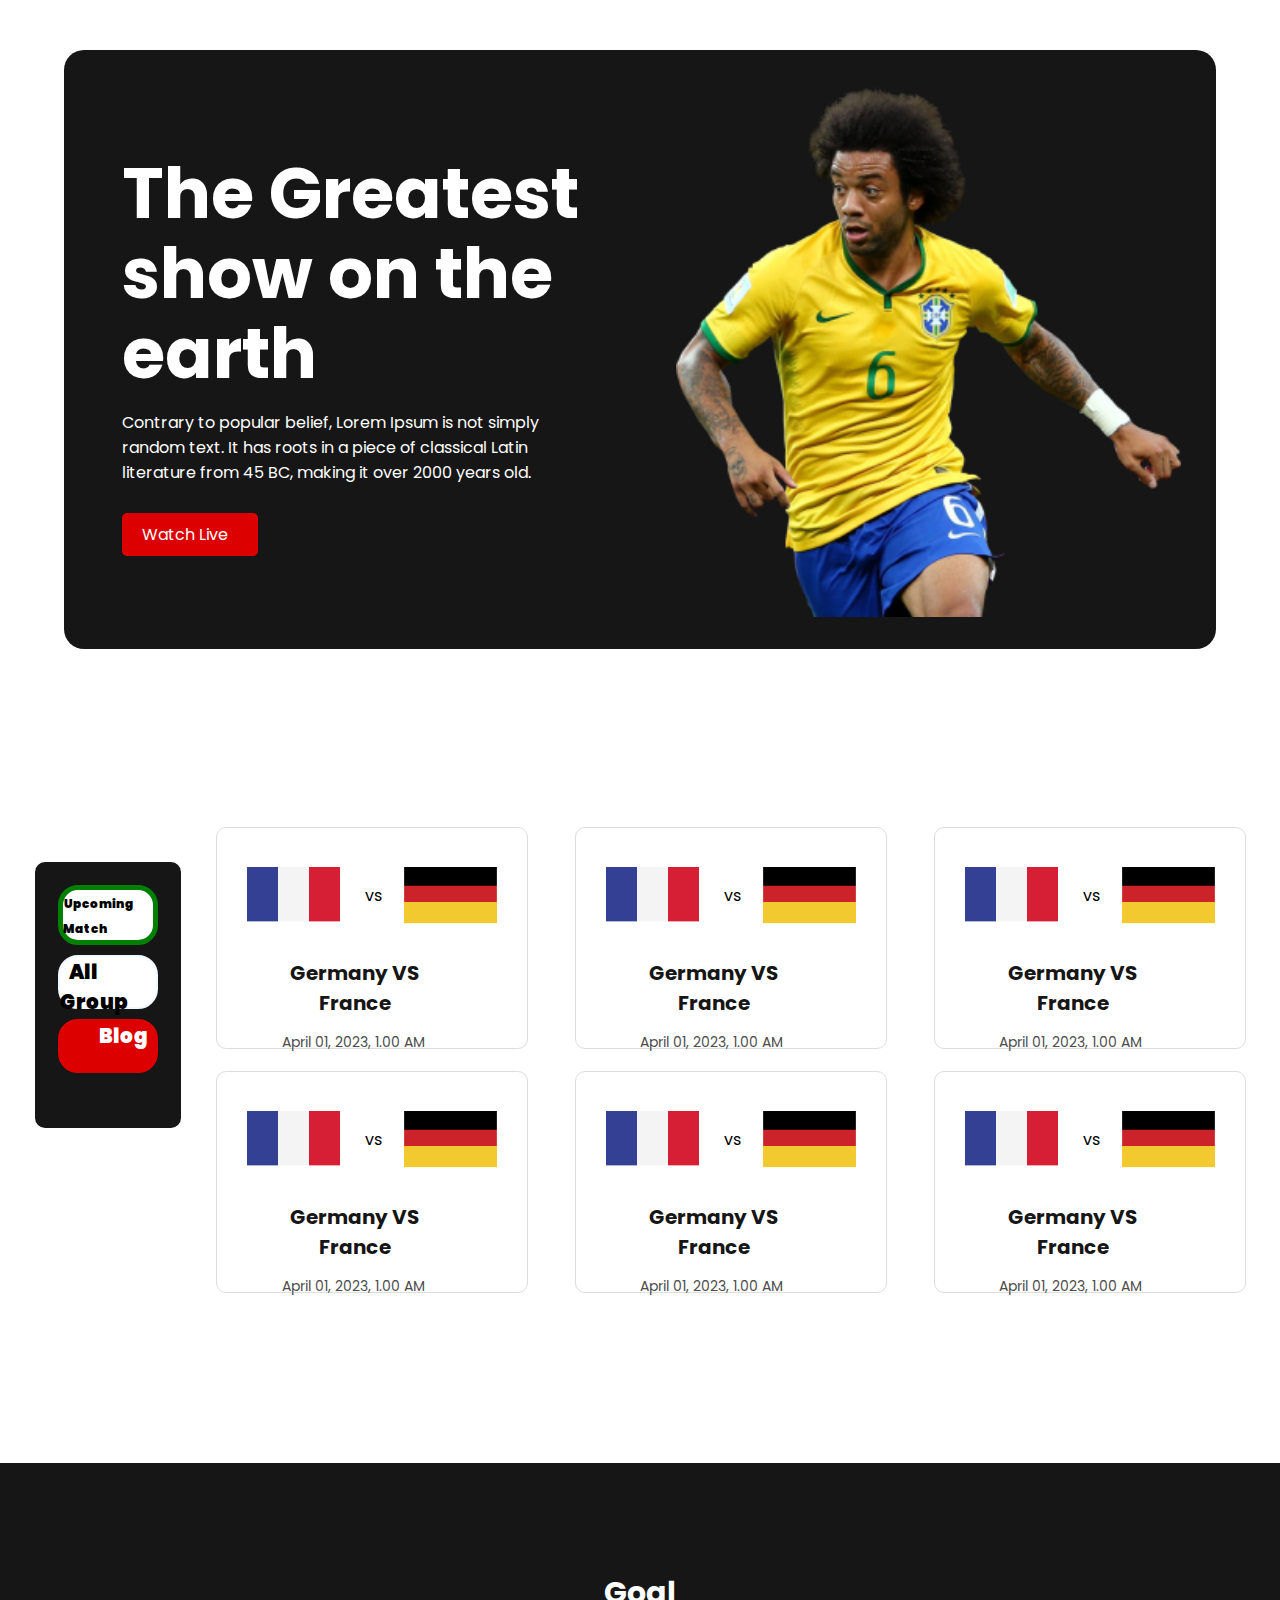
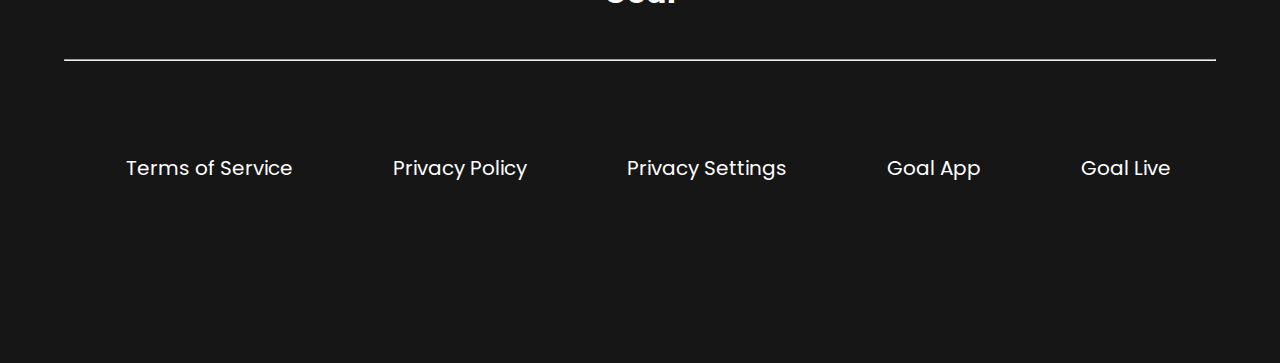
==== match.html @ 50f2126e "site" ====
<!DOCTYPE html>
<html lang="en">
<head>
    <meta charset="UTF-8">
    <meta http-equiv="X-UA-Compatible" content="IE=edge">
    <meta name="viewport" content="width=device-width, initial-scale=1.0">
    <link rel="stylesheet" href="style.css">
    <title>Upcoming Match</title>
</head>
<body>
    <!-- ----------header------------ -->
    <section class="header">
        <div class="top-wraper">
            <div class="title">
                <h1>The Greatest show on the earth</h1>
                <p>Contrary to popular belief, Lorem Ipsum is not simply 
                    random text. It has roots in a piece of classical Latin literature from 45 BC, making it over 2000 years old.
                </p>
                <a class="red-btn" href="">Watch Live <i class="fa-solid fa-chevron-right arrow"></i></a>

            </div>

            <div class="banar-image">
                <img src="assets/Banner Image.png" alt="">
            </div>
        </div>

    </section> 
     <!-- --------------------container html----------------------- -->
     <section class="container">
        <div class="contain-wraper">
            <div class="chanel-bar">
                <div class="chanel">
                    <a  href="">Upcoming Match</a>
                </div>
                <div class="chanel-2">
                    <a  href="index.html">All Group</a>
                </div>
                <div class="chanel-3">
                  <a  href="">Blog
                </a>
                </div>
            </div>

            <div class="game-side">
                <div class="game-tol">
                    <div class="image-wrap">
                        <div class="image-bar">
                            <img src="assets/Flag.png"/>
                        </div>
                        <p class="medil">vs</p>
                        <div class="image-bar">
                            <img src="assets/germany Flag.png"/>
                        </div>
                    </div>
                    <div class="game-titles">
                        <h4>Germany VS France</h4>
                        <p>April 01, 2023, 1.00 AM</p>
                    </div>
                </div>

                <div class="game-tol">
                    <div class="image-wrap">
                        <div class="image-bar">
                            <img src="assets/Flag.png"/>
                        </div>
                        <p class="medil">vs</p>
                        <div class="image-bar">
                            <img src="assets/germany Flag.png"/>
                        </div>
                    </div>
                    <div class="game-titles">
                        <h4>Germany VS France</h4>
                        <p>April 01, 2023, 1.00 AM</p>
                    </div>
                </div>

                <div class="game-tol">
                    <div class="image-wrap">
                        <div class="image-bar">
                            <img src="assets/Flag.png"/>
                        </div>
                        <p class="medil">vs</p>
                        <div class="image-bar">
                            <img src="assets/germany Flag.png"/>
                        </div>
                    </div>
                    <div class="game-titles">
                        <h4>Germany VS France</h4>
                        <p>April 01, 2023, 1.00 AM</p>
                    </div>
                </div>

                <div class="game-tol">
                    <div class="image-wrap">
                        <div class="image-bar">
                            <img src="assets/Flag.png"/>
                        </div>
                        <p class="medil">vs</p>
                        <div class="image-bar">
                            <img src="assets/germany Flag.png"/>
                        </div>
                    </div>
                    <div class="game-titles">
                        <h4>Germany VS France</h4>
                        <p>April 01, 2023, 1.00 AM</p>
                    </div>
                </div>

                <div class="game-tol">
                    <div class="image-wrap">
                        <div class="image-bar">
                            <img src="assets/Flag.png"/>
                        </div>
                        <p class="medil">vs</p>
                        <div class="image-bar">
                            <img src="assets/germany Flag.png"/>
                        </div>
                    </div>
                    <div class="game-titles">
                        <h4>Germany VS France</h4>
                        <p>April 01, 2023, 1.00 AM</p>
                    </div>
                </div>

                <div class="game-tol">
                    <div class="image-wrap">
                        <div class="image-bar">
                            <img src="assets/Flag.png"/>
                        </div>
                        
                        <p class="medil">vs</p>
                        
                        <div class="image-bar">
                            <img src="assets/germany Flag.png"/>
                        </div>
                    </div>
                    <div class="game-titles">
                        <h4>Germany VS France</h4>
                        <p>April 01, 2023, 1.00 AM</p>
                    </div>
                </div>

            </div>
        </div>
    </section>

    <section class="down-btn">
        <a class="hidden-btn" href="">view moor <i class="fa-solid fa-chevron-right arrow"></i></a>
    </section>

    <!-- -------------------footer-area---------------------- -->
    <section class="footer">
        <div class="footer-text">
            <h1>Goal</h1>
            <hr>
        </div>
        <div class="footer-contain">
             <div class="single-box">
                <p>Terms of Service </p>
            </div>
            <div class="single-box">
                <p>Privacy Policy </p>
            </div>
            <div class="single-box">
                <p>Privacy Settings</p>
            </div>
            <div class="single-box">
                <p>Goal App</p>
            </div>
            <div class="single-box">
                <p>Goal Live</p>
            </div>
        </div>
    </section>
</body>
</html>
---- style.css ----
/* ------------google fonts------------ */
@import url('https://fonts.googleapis.com/css2?family=Great+Vibes&family=Oswald&family=Poppins:wght@700&family=Splash&display=swap');

body{
    font-family: 'Poppins', sans-serif;
    margin: 0;
    padding: 0;
}

/* -------------header style------------------ */
.header{
    Width:90%;
    Height:599px;
    background-color: #161616;
    margin:50px auto;
    border-radius: 20px;;
    
}
.top-wraper{
    display: flex;
    
}

.title{
    Width:531px;
    Height:424px;
    padding:5%;
    color:#ffffff;
}
.title h1{
    font-size: 70px;
    line-height: 80px;
    margin-bottom: 2px;
}
.title p{
    size:16px;
    line height:26px;
    margin-bottom:7%;
}
.red-btn{
    background-color: #DD0000;
    text-decoration: none;
    padding:10px 20px;
    color:#ffffff;
    border-radius:5px;
   
}
.red-btn:hover{
    background-color: rgb(0, 183, 255);
    color:black;
}

.arrow{
    font-size: 20px;
    margin-left: 10px;
}
.banar-image{
    Width:581px;
    Height:613px;
    padding:3%;
}
.banar-image img{
    width:100%;
}
/* ----------------header end---------------- */

/* --------------containt style------------------ */
.container{
    padding-top:10%;
    width:90%;
}

.contain-wraper{
    display: flex;
    
}
.chanel-bar{
    Width:300px;
    Height:220px;
    flex-direction: column;
    background-color: #161616;
    margin:3%;
    padding:2%;
    grid-gap:10px;
    border-radius: 10px;
}
.chanel-1 {
    
    border:2px solid aliceblue;
    border-radius:20px;
    background-color: #ffffff;
    height: 50px; 
    margin-bottom: 10%;
}

.chanel-1 a{
    text-decoration: none;
    color:black;
    margin:2%;
    font-size: 12px;
    font-weight: 900;
    
    
}
.chanel-2 {
    
    border:2px solid aliceblue;
    border-radius:20px;
    background-color: #ffffff;
    height: 50px; 
    margin-bottom: 10%;
}

.chanel-2 a{
    text-decoration: none;
    color:black;
    margin: 10%;
    font-size: 20px;
    font-weight: 900;
    
    
}

.chanel-3 {
    
    border:2px solid #DD0000;
    border-radius:20px;
    background-color: #DD0000;
    height: 50px; 
    margin-bottom: 10%;
}

.chanel-3 a{
    text-decoration: none;
    color:#ffffff;
    margin: 20%;
    font-size: 20px;
    font-weight: 900;
    
    padding:10px 20px;
    
}
/* ----------------------------- */

.game-bar{
    display:grid;
    grid-template-columns: repeat(3,1fr);
    grid-gap:3%;
    
    
}

.game{
    Width:312px;
    Height:380px;
    border: 1px solid #ddd;
    border-radius: 10px;;
   
}
.border{
    padding:5%;
    padding-bottom:0px
}
span{
    border: 1px solid black;
    padding:5px 15px;
    border-radius:5px;
    
    
}
.game-title{
    Width:272px;
    Height:50px;
    padding:5px;
}
.game-title h3{
    size:18px;
    line-height:27px;
    margin-bottom:0px;
}
.icone-wraper{
    display: flex;
    justify-content: space-between;
    
}
.icone-1{
    display: flex;
    align-items: center;
}
.icone-1 p{
    margin-left:10px
}
.icone-2{
    display: flex;
    align-items: center;
   
}

.icone-2 p{
    margin-left: 10px;
}
.down-btn{
    margin:10%; 
    
    margin-bottom: 0px;
    padding-bottom: 0px;
    display: none;
    
}
.hidden-btn{
    background-color: #DD0000;
    text-decoration: none;
    padding:10px 20px;
    color:#ffffff;
    border-radius:5px;
   
    
   
}
/* -------------------------upcoming style--------------------------- */
.chanel{
    
    border:5px solid green;
    border-radius:20px;
    background-color: #ffffff;
    height: 50px; 
    margin-bottom: 10%;
}

.chanel a{
    text-decoration: none;
    color:black;
    margin:2%;
    font-size: 12px;
    font-weight: 900;
    
    
}
.game-side{
    display: grid;
    grid-template-columns: repeat(3,1fr);
    grid-gap:5%;
}
.image-wrap{
    display:flex;
    justify-content: center;

    
}

.game-tol{
    Width:290px;
    Height:200px;
    border:1px solid #ddd;
    padding:10px;
    border-radius:10px;
}
.image-bar{
    padding-top:10%;
    padding-left:10px;
    padding-right:10px;
}
.medil{
    margin-top:45px;
    width:10%;
    margin-left:15px;
    
}
.game-titles{
    Width:230px;
    Height:60px;
}
.game-titles h4{
    font-size: 20px;
    text-align: center;
    margin-left: 26px;
    color: #161616;
    margin-bottom: 0px;
}
.game-titles p {
    font-size: 14px;
    text-align: center;
    margin-left: 22px;
    color: #4D4D4D;
    
}
/* -------------------container end----------------------- */

/* ---------------------footer style------------------------- */
.footer{
    background-color: #161616;
    margin-top:15%;
    height:500px
}
.footer-text{
    color:#ffffff;
    text-align: center;
    padding:5%
}

.footer-text h1{
    padding:2%;
    font-size: 30px;
    
    
}

.footer-contain{
    display: flex;
    margin: 2%;
    margin-top:0px;
    
}
.single-box{
    color:#ffffff;
    
}
.single-box p{
    font-size: 20px;
    margin-left: 100px;
    text-align: center;
    
}
.icone-box{
    color: #00acee;
    font-size: 25px;
    text-align: center;
    display: none;
    
}

.fa-icone{
    color:#00acee;
}


/* ----------------------------------
        mobaile responsive
--------------- -----------------*/

@media only screen and (max-width: 600px) {
   
    /* ------------------- header style--------------- */
    .main{
        overflow-x: hidden;
    }
    .top-wraper{
        flex-direction: column;
        align-items: center;
    }

    .header{
        Width:360px;
        Height: 560px;
    }
    .title{
        Width:258px;
        Height:178px;
    }
    .title h1{
        Width:228px;
        Height:66px;
        font-size: 22px;
        line-height: 28px;
    }
    .title p{
        Width:258px;
        Height:80px;
        font-size: 14px;
        line-height:24px;
        margin-bottom: 23%;
    }

    .red-btn{
        width: 161px;
        height: 40px;
        
    }
     
    .banar-image{
        Width:233px;
        Height:350px;
        margin-top: 25%;
    }

    /* ------------------container style-------------------- */
    .container{
        Width:375px;
        Height:2847px;
        margin: auto;
        margin-left: 7%;
        padding-bottom: 52%;
    }
    .contain-wraper{
        display: flex;
        flex-direction:column;
        
    }
    .chanel-bar{
        Width:290px;
        Height:222px;
        margin-bottom:20px;
        margin-top:0px
    }
    .game-bar{
        display:grid;
        grid-template-columns: repeat(1,1fr);
        grid-gap:2%;
    }
    .game-side{
        display: grid;
        grid-template-columns: repeat(1,1fr);
        grid-gap:2%;
        justify-items: end;
    }
    .game{
        Width:312px;
        Height:388.69px;
        
    }

   
 /* ----------------footer style--------------- */
    .footer{
        background-color: #161616;
        width:600px;
        height:550px;
        margin-top:375%;
        
        
    }

    .footer-contain{
        Width:347px;
        Height:300px;
        display: flex;
        justify-content: center;
        flex-direction: column;
       
    }
    .footer-text{
        width:50%;
       
    }
    
    .single-box{
        color:#ffffff;
        margin-left: -96px;
    }
    .single-box p{
        font-size: 20px;
        margin-right: 0px;
        
       
        
    }

    .icone-box{
        
        font-size: 25px;
        text-align: center;
        display: block;
        margin-right: 234px;
        padding-top: 17px;
    }
    
}




/* ---------------------------
        tablet responsive
--------------------------- */
@media only screen and (min-width:601px) and (max-width:1000px){
    

    .header{
        Width:734px;
        Height: 398px;
    }
    .title{
        Width:316px;
        Height:276px;
        padding:5%;
    }
    .title h1{
        Width:289px;
        Height:150px;
        font-size: 40px;
        line-height: 50px;
    }
    .title p{
        Width:316px;
        Height:48px;
        font-size: 14px;
        line-height:24px;
        margin-bottom: 20%;
    }

    .red-btn{
        width: 161px;
         height: 48px;
        
    }
     
    .banar-image{
        Width:350px;
        Height:380px;
    }
    .container{
        padding-top:10%;
        width:90%;
        margin: auto;
        margin-left: 70px;
    }

    .contain-wraper{
        
        flex-direction:column;
        
    }
    .chanel-bar{
       display: grid;
       grid-template-columns: repeat(3,1fr);
       Height:100%;
       Width:100%;
       margin-right:50px;
       margin-left: -42px;
        

    }
    .game-bar{
        display:grid;
        grid-template-columns: repeat(2,1fr);
        grid-gap:2%;
    }
    .game-side{
        display: grid;
        grid-template-columns: repeat(2,1fr);
        grid-gap:2%;
        justify-items: end;
    }
    .down-btn{
        
        margin-bottom: 0px;
        padding-bottom: 0px;
        display: block;
        margin-left: 350px;
        padding-top: 20%;
    }
    
    .footer-contain{
        
        flex-direction: row;
        align-items: baseline;
        flex-wrap: wrap;
    }

}
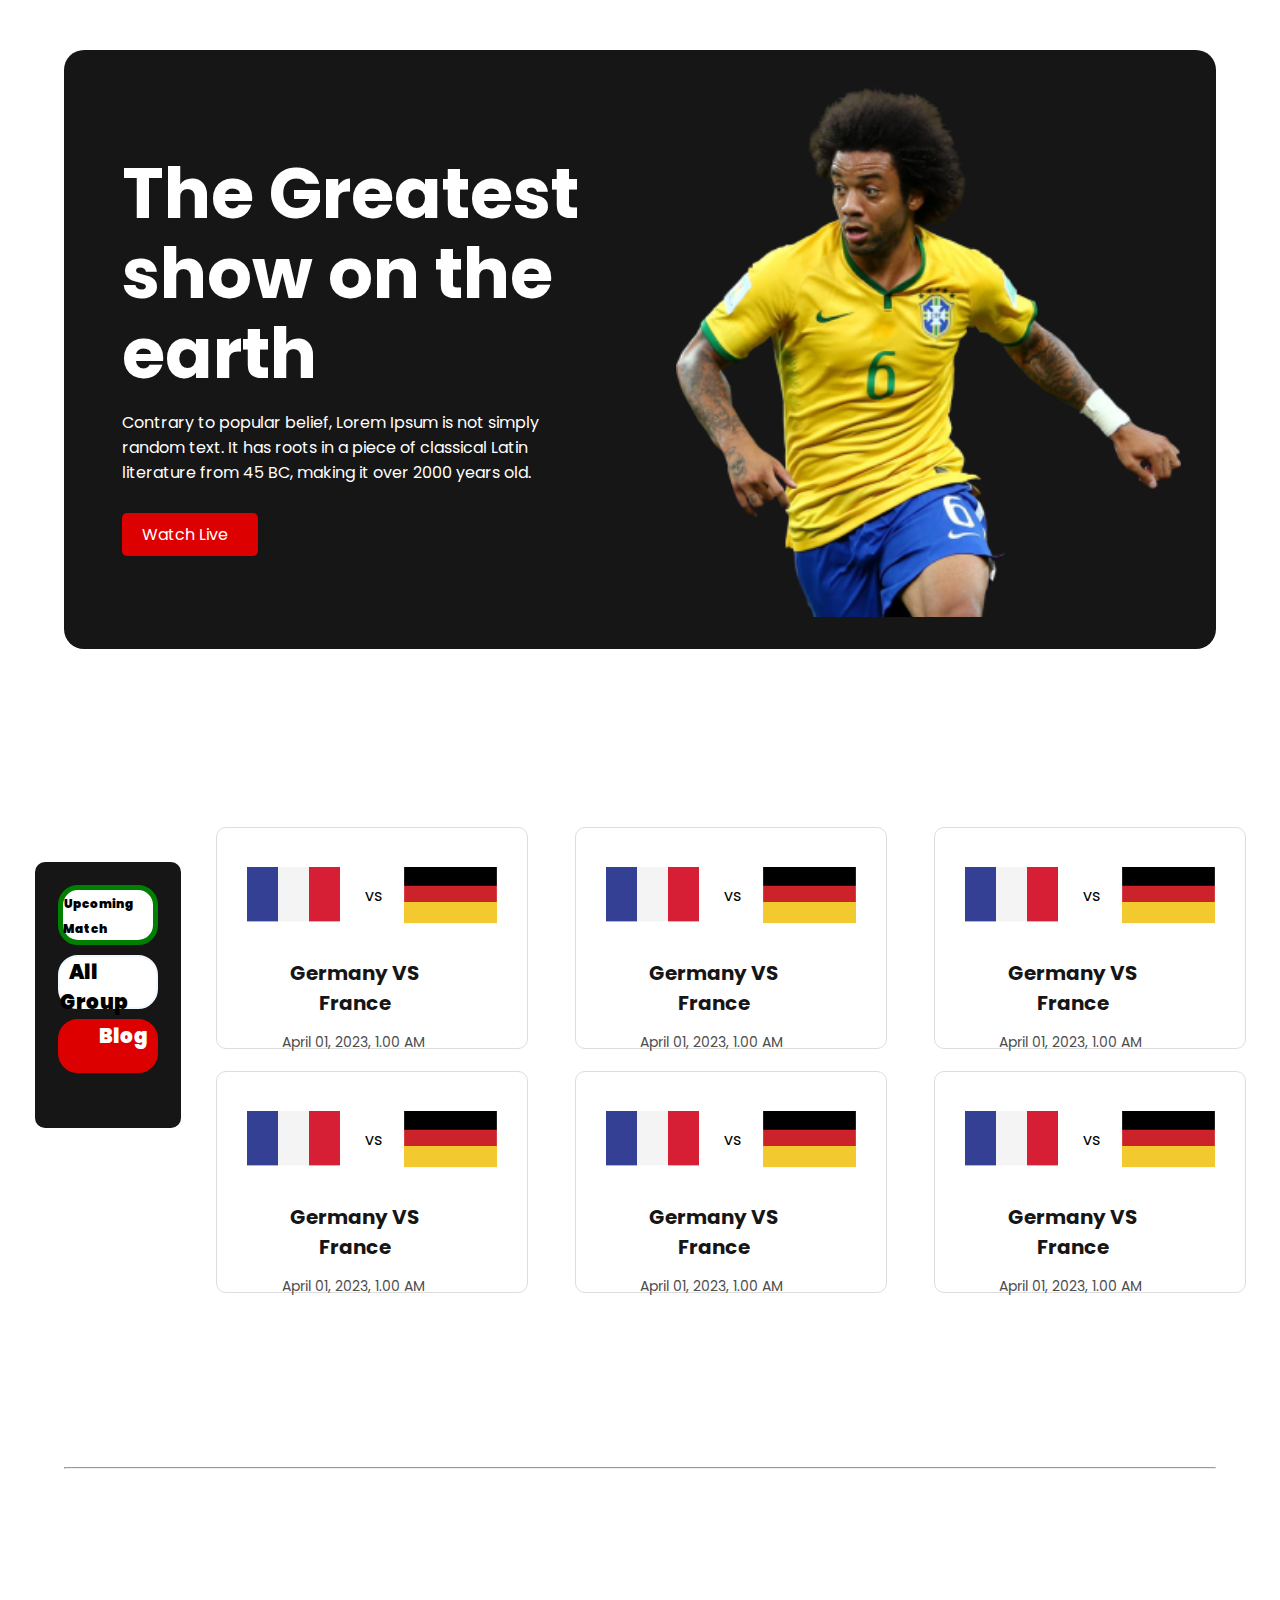
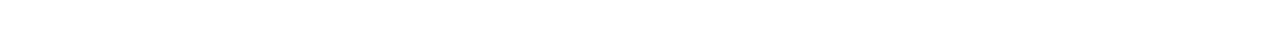
==== commit e308b04e: "fineshed" ====
--- a/match.html
+++ b/match.html
@@ -9,169 +9,178 @@
 </head>
 <body>
     <!-- ----------header------------ -->
-    <section class="header">
-        <div class="top-wraper">
-            <div class="title">
-                <h1>The Greatest show on the earth</h1>
-                <p>Contrary to popular belief, Lorem Ipsum is not simply 
-                    random text. It has roots in a piece of classical Latin literature from 45 BC, making it over 2000 years old.
-                </p>
-                <a class="red-btn" href="">Watch Live <i class="fa-solid fa-chevron-right arrow"></i></a>
+    <div class="main">
 
-            </div>
+        <section class="header">
+            <div class="top-wraper">
+                <div class="title">
+                    <h1>The Greatest show on the earth</h1>
+                    <p>Contrary to popular belief, Lorem Ipsum is not simply 
+                        random text. It has roots in a piece of classical Latin literature from 45 BC, making it over 2000 years old.
+                    </p>
+                    <a class="red-btn" href="">Watch Live <i class="fa-solid fa-chevron-right arrow"></i></a>
 
-            <div class="banar-image">
-                <img src="assets/Banner Image.png" alt="">
-            </div>
-        </div>
+                </div>
 
-    </section> 
-     <!-- --------------------container html----------------------- -->
-     <section class="container">
-        <div class="contain-wraper">
-            <div class="chanel-bar">
-                <div class="chanel">
-                    <a  href="">Upcoming Match</a>
-                </div>
-                <div class="chanel-2">
-                    <a  href="index.html">All Group</a>
-                </div>
-                <div class="chanel-3">
-                  <a  href="">Blog
-                </a>
+                <div class="banar-image">
+                    <img src="assets/Banner Image.png" alt="">
                 </div>
             </div>
 
-            <div class="game-side">
-                <div class="game-tol">
-                    <div class="image-wrap">
-                        <div class="image-bar">
-                            <img src="assets/Flag.png"/>
-                        </div>
-                        <p class="medil">vs</p>
-                        <div class="image-bar">
-                            <img src="assets/germany Flag.png"/>
-                        </div>
+        </section> 
+        <!-- --------------------container html----------------------- -->
+        <section class="container">
+            <div class="contain-wraper">
+                <div class="chanel-bar">
+                    <div class="chanel">
+                        <a  href="">Upcoming Match</a>
                     </div>
-                    <div class="game-titles">
-                        <h4>Germany VS France</h4>
-                        <p>April 01, 2023, 1.00 AM</p>
+                    <div class="chanel-2">
+                        <a  href="index.html">All Group</a>
+                    </div>
+                    <div class="chanel-3">
+                    <a  href="">Blog
+                    </a>
                     </div>
                 </div>
 
-                <div class="game-tol">
-                    <div class="image-wrap">
-                        <div class="image-bar">
-                            <img src="assets/Flag.png"/>
+                <div class="game-side">
+                    <div class="game-tol">
+                        <div class="image-wrap">
+                            <div class="image-bar">
+                                <img src="assets/Flag.png"/>
+                            </div>
+                            <p class="medil">vs</p>
+                            <div class="image-bar">
+                                <img src="assets/germany Flag.png"/>
+                            </div>
                         </div>
-                        <p class="medil">vs</p>
-                        <div class="image-bar">
-                            <img src="assets/germany Flag.png"/>
+                        <div class="game-titles">
+                            <h4>Germany VS France</h4>
+                            <p>April 01, 2023, 1.00 AM</p>
                         </div>
                     </div>
-                    <div class="game-titles">
-                        <h4>Germany VS France</h4>
-                        <p>April 01, 2023, 1.00 AM</p>
-                    </div>
-                </div>
 
-                <div class="game-tol">
-                    <div class="image-wrap">
-                        <div class="image-bar">
-                            <img src="assets/Flag.png"/>
+                    <div class="game-tol">
+                        <div class="image-wrap">
+                            <div class="image-bar">
+                                <img src="assets/Flag.png"/>
+                            </div>
+                            <p class="medil">vs</p>
+                            <div class="image-bar">
+                                <img src="assets/germany Flag.png"/>
+                            </div>
                         </div>
-                        <p class="medil">vs</p>
-                        <div class="image-bar">
-                            <img src="assets/germany Flag.png"/>
+                        <div class="game-titles">
+                            <h4>Germany VS France</h4>
+                            <p>April 01, 2023, 1.00 AM</p>
                         </div>
                     </div>
-                    <div class="game-titles">
-                        <h4>Germany VS France</h4>
-                        <p>April 01, 2023, 1.00 AM</p>
-                    </div>
-                </div>
 
-                <div class="game-tol">
-                    <div class="image-wrap">
-                        <div class="image-bar">
-                            <img src="assets/Flag.png"/>
+                    <div class="game-tol">
+                        <div class="image-wrap">
+                            <div class="image-bar">
+                                <img src="assets/Flag.png"/>
+                            </div>
+                            <p class="medil">vs</p>
+                            <div class="image-bar">
+                                <img src="assets/germany Flag.png"/>
+                            </div>
                         </div>
-                        <p class="medil">vs</p>
-                        <div class="image-bar">
-                            <img src="assets/germany Flag.png"/>
+                        <div class="game-titles">
+                            <h4>Germany VS France</h4>
+                            <p>April 01, 2023, 1.00 AM</p>
                         </div>
                     </div>
-                    <div class="game-titles">
-                        <h4>Germany VS France</h4>
-                        <p>April 01, 2023, 1.00 AM</p>
-                    </div>
-                </div>
 
-                <div class="game-tol">
-                    <div class="image-wrap">
-                        <div class="image-bar">
-                            <img src="assets/Flag.png"/>
+                    <div class="game-tol">
+                        <div class="image-wrap">
+                            <div class="image-bar">
+                                <img src="assets/Flag.png"/>
+                            </div>
+                            <p class="medil">vs</p>
+                            <div class="image-bar">
+                                <img src="assets/germany Flag.png"/>
+                            </div>
                         </div>
-                        <p class="medil">vs</p>
-                        <div class="image-bar">
-                            <img src="assets/germany Flag.png"/>
+                        <div class="game-titles">
+                            <h4>Germany VS France</h4>
+                            <p>April 01, 2023, 1.00 AM</p>
                         </div>
                     </div>
-                    <div class="game-titles">
-                        <h4>Germany VS France</h4>
-                        <p>April 01, 2023, 1.00 AM</p>
-                    </div>
-                </div>
 
-                <div class="game-tol">
-                    <div class="image-wrap">
-                        <div class="image-bar">
-                            <img src="assets/Flag.png"/>
+                    <div class="game-tol">
+                        <div class="image-wrap">
+                            <div class="image-bar">
+                                <img src="assets/Flag.png"/>
+                            </div>
+                            <p class="medil">vs</p>
+                            <div class="image-bar">
+                                <img src="assets/germany Flag.png"/>
+                            </div>
                         </div>
-                        
-                        <p class="medil">vs</p>
-                        
-                        <div class="image-bar">
-                            <img src="assets/germany Flag.png"/>
+                        <div class="game-titles">
+                            <h4>Germany VS France</h4>
+                            <p>April 01, 2023, 1.00 AM</p>
                         </div>
                     </div>
-                    <div class="game-titles">
-                        <h4>Germany VS France</h4>
-                        <p>April 01, 2023, 1.00 AM</p>
+
+                    <div class="game-tol">
+                        <div class="image-wrap">
+                            <div class="image-bar">
+                                <img src="assets/Flag.png"/>
+                            </div>
+                            
+                            <p class="medil">vs</p>
+                            
+                            <div class="image-bar">
+                                <img src="assets/germany Flag.png"/>
+                            </div>
+                        </div>
+                        <div class="game-titles">
+                            <h4>Germany VS France</h4>
+                            <p>April 01, 2023, 1.00 AM</p>
+                        </div>
                     </div>
+
                 </div>
+            </div>
+        </section>
 
+        <section class="down-btn">
+            <a class="hidden-btn" href="">view moor <i class="fa-solid fa-chevron-right arrow"></i></a>
+        </section>
+
+        <!-- -------------------footer-area---------------------- -->
+        <section class="footer-area">
+            <div class="footer-text">
+                <h1>Goal</h1>
+                <hr>
             </div>
-        </div>
-    </section>
-
-    <section class="down-btn">
-        <a class="hidden-btn" href="">view moor <i class="fa-solid fa-chevron-right arrow"></i></a>
-    </section>
-
-    <!-- -------------------footer-area---------------------- -->
-    <section class="footer">
-        <div class="footer-text">
-            <h1>Goal</h1>
-            <hr>
-        </div>
-        <div class="footer-contain">
-             <div class="single-box">
-                <p>Terms of Service </p>
+            <div class="footer-contain">
+                <div class="single-box">
+                    <p>Terms of Service </p>
+                </div>
+                <div class="single-box">
+                    <p>Privacy Policy </p>
+                </div>
+                <div class="single-box">
+                    <p>Privacy Settings</p>
+                </div>
+                <div class="single-box">
+                    <p>Goal App</p>
+                </div>
+                <div class="single-box">
+                    <p>Goal Live</p>
+                </div>
             </div>
-            <div class="single-box">
-                <p>Privacy Policy </p>
+            <div class="icone-box">
+                <a class="fa-icone" href="https://www.facebook.com/"><i class="fa-brands fa-facebook-square"></i></a>
+                <a  href="https://www.instagram.com/accounts/login/"></a><i class="fa-brands fa-instagram"></i></a>
+                <a  href="https://www.linkedin.com/login?fromSignIn=true&trk=guest_homepage-basic_nav-header-signin"></a><i class="fa-brands fa-linkedin"></i></a>
+                <a  href="https://twitter.com/i/flow/login"></a><i class="fa-brands fa-twitter-square"></i></a>
             </div>
-            <div class="single-box">
-                <p>Privacy Settings</p>
-            </div>
-            <div class="single-box">
-                <p>Goal App</p>
-            </div>
-            <div class="single-box">
-                <p>Goal Live</p>
-            </div>
-        </div>
-    </section>
+        </section>
+    </div>
 </body>
 </html>--- a/style.css
+++ b/style.css
@@ -411,7 +411,7 @@
         display: grid;
         grid-template-columns: repeat(1,1fr);
         grid-gap:2%;
-        justify-items: end;
+        
     }
     .game{
         Width:312px;
@@ -428,6 +428,13 @@
         margin-top:375%;
         
         
+    }
+
+    .footer-area{
+        background-color: #161616;
+        width:600px;
+        height:550px;
+        margin-top: -350%;
     }
 
     .footer-contain{
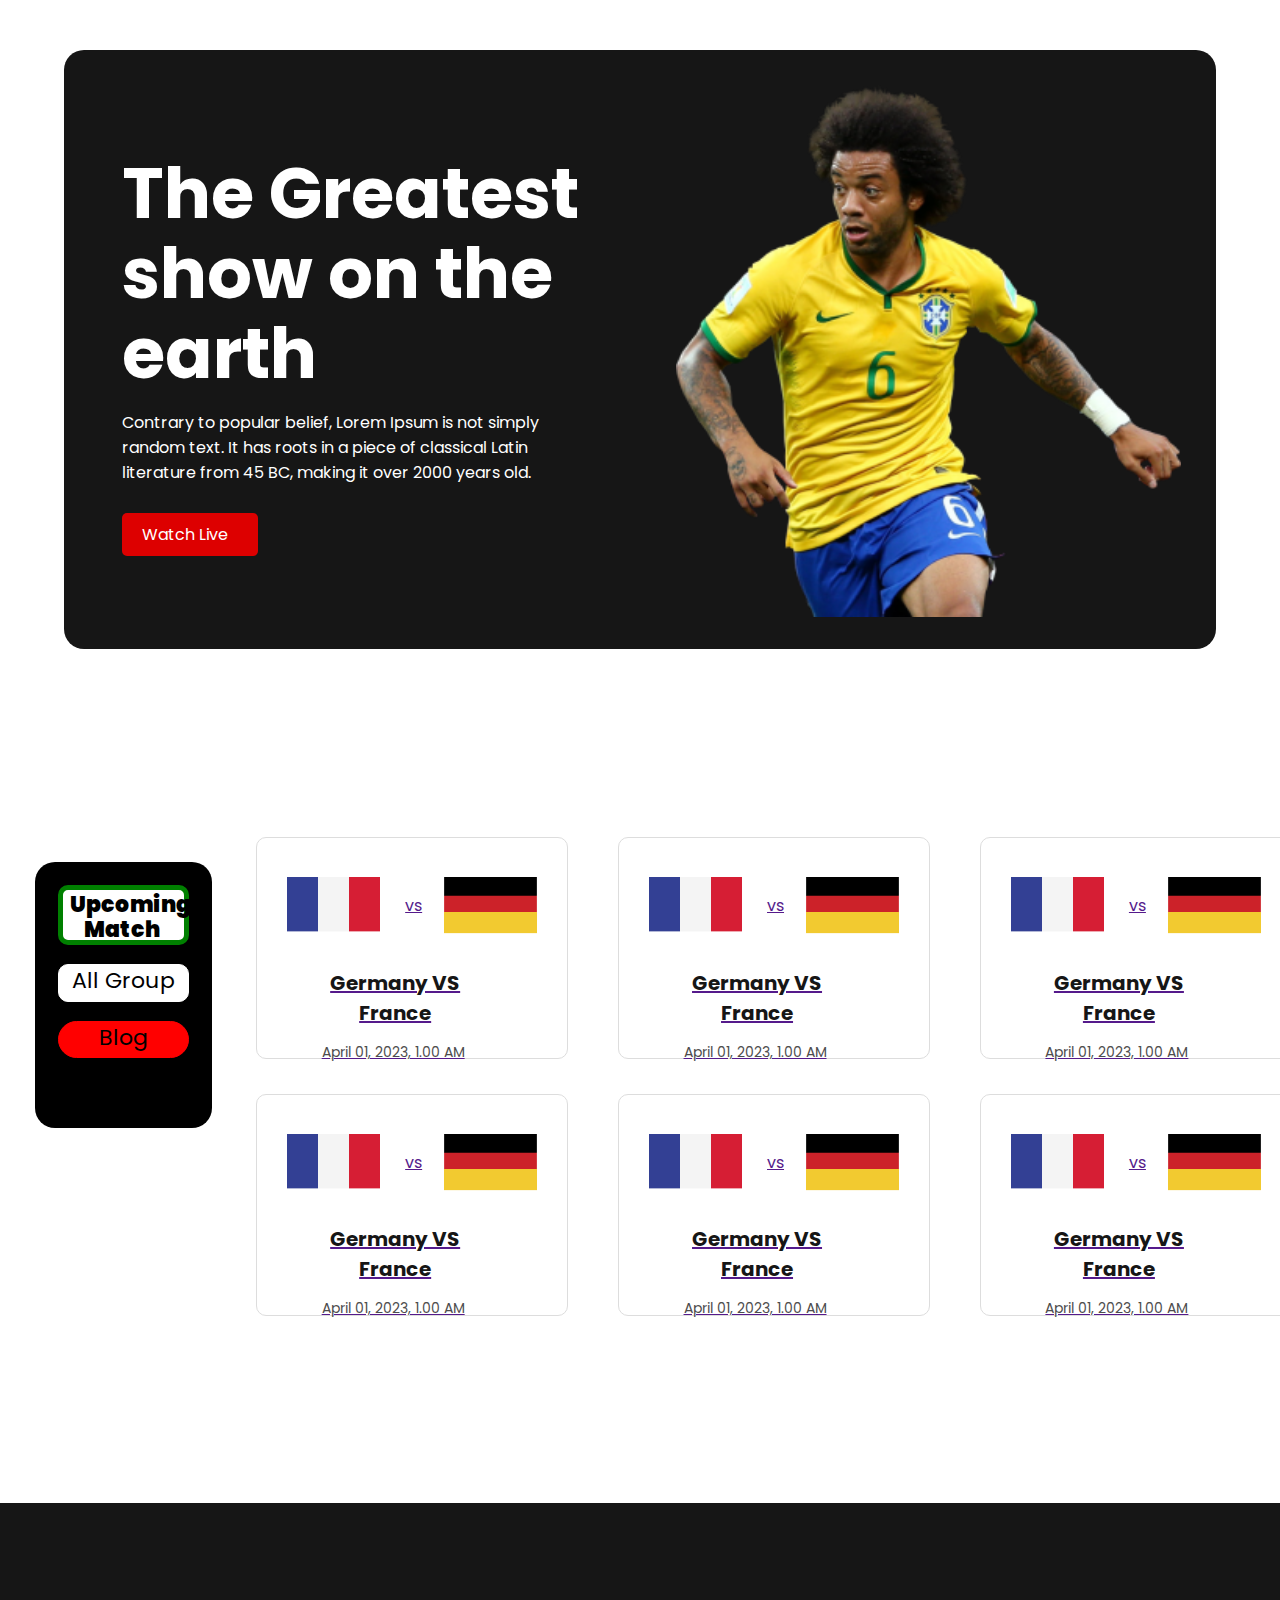
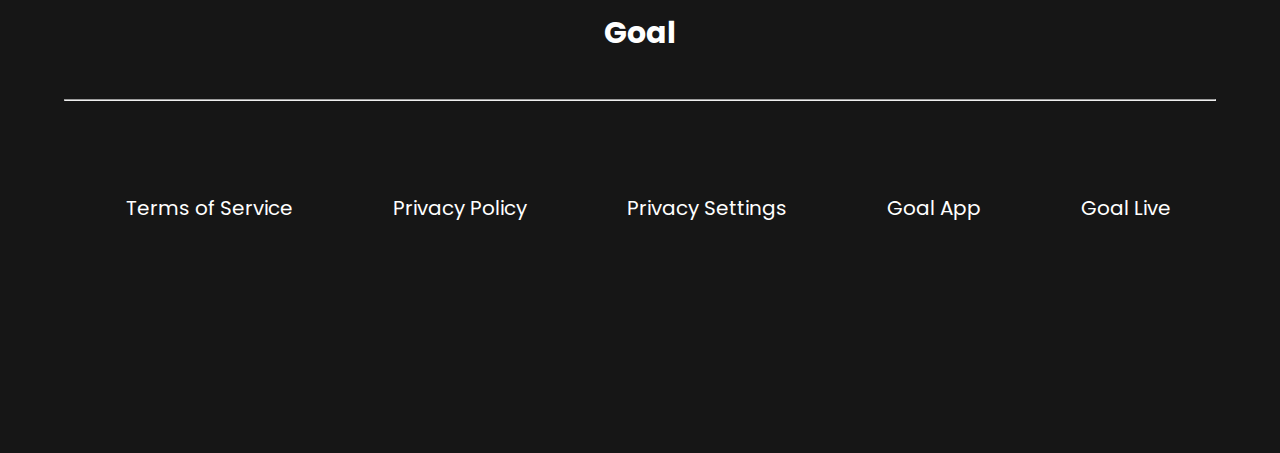
==== commit fa741a9c: "done" ====
--- a/match.html
+++ b/match.html
@@ -32,16 +32,25 @@
         <section class="container">
             <div class="contain-wraper">
                 <div class="chanel-bar">
-                    <div class="chanel">
-                        <a  href="">Upcoming Match</a>
-                    </div>
-                    <div class="chanel-2">
-                        <a  href="index.html">All Group</a>
-                    </div>
-                    <div class="chanel-3">
-                    <a  href="">Blog
-                    </a>
-                    </div>
+                    <div class="chanale-wrap">
+						
+						<div class="chanel-1">  
+							<li><a  href="match.html">Upcoming Match</a></li>
+						</div>
+							
+					 
+						<div class="chanal-2">	
+							<li><a  href="index.html">All Group</a></li>
+						
+						</div>
+						
+						<div class="chanal-3">
+							<li><a  href="">Blog</li>
+						   
+						</div>
+					
+					</div>
+                    
                 </div>
 
                 <div class="game-side">
@@ -175,10 +184,12 @@
                 </div>
             </div>
             <div class="icone-box">
-                <a class="fa-icone" href="https://www.facebook.com/"><i class="fa-brands fa-facebook-square"></i></a>
-                <a  href="https://www.instagram.com/accounts/login/"></a><i class="fa-brands fa-instagram"></i></a>
-                <a  href="https://www.linkedin.com/login?fromSignIn=true&trk=guest_homepage-basic_nav-header-signin"></a><i class="fa-brands fa-linkedin"></i></a>
-                <a  href="https://twitter.com/i/flow/login"></a><i class="fa-brands fa-twitter-square"></i></a>
+                <div class="icone">
+                    <a class="fa-icone" href="https://www.facebook.com/"><i class="fa-brands fa-facebook-square"></i></a>
+                    <a class="fa-icone" href="https://www.instagram.com/accounts/login/"></a><i class="fa-brands fa-instagram"></i></a>
+                    <a class="fa-icone" href="https://www.linkedin.com/login?fromSignIn=true&trk=guest_homepage-basic_nav-header-signin"></a><i class="fa-brands fa-linkedin"></i></a>
+                    <a class="fa-icone" href="https://twitter.com/i/flow/login"></a><i class="fa-brands fa-twitter-square"></i></a>
+                </div>
             </div>
         </section>
     </div>
--- a/style.css
+++ b/style.css
@@ -5,6 +5,7 @@
     font-family: 'Poppins', sans-serif;
     margin: 0;
     padding: 0;
+    text-decoration: none;
 }
 
 /* -------------header style------------------ */
@@ -53,6 +54,7 @@
 .arrow{
     font-size: 20px;
     margin-left: 10px;
+    
 }
 .banar-image{
     Width:581px;
@@ -218,13 +220,69 @@
    
 }
 /* -------------------------upcoming style--------------------------- */
-.chanel{
+
+
+.chanel-bar{
+	background-color:black;
+    border-radius:20px;
+	Width:312px;
+    
+    
+}
+.chanel-bar li {
+    padding:4%;
+	list-style:none;
+}
+
+
+.chanel-bar li a{
+    font-size:22px;
+	color:black;
+	text-decoration:none;
+	font-weight:400px;
+	line-height: 22px;
+    
+}
+
+.chanal-1{
+	
+	border:1px solid white;
+	
+	background:white;
+	border-radius:10px;
+	text-align:center;
+}
+
+.chanal-2{
+	
+	border:1px solid white;
+	margin-top:15%;
+	background:white;
+	border-radius:10px;
+	text-align:center;
+    margin-bottom: 15%;
+}
+
+
+.chanal-3{
+	
+	border:1px solid red;
+	margin-bottom:5%;
+	background:red;
+	border-radius:25px;
+	text-align:center;
+	
+}
+
+
+
+ .chanel-1{
     
     border:5px solid green;
-    border-radius:20px;
-    background-color: #ffffff;
-    height: 50px; 
-    margin-bottom: 10%;
+    background:white;
+	border-radius:10px;
+	text-align:center;
+    
 }
 
 .chanel a{
@@ -234,12 +292,13 @@
     font-size: 12px;
     font-weight: 900;
     
-    
-}
+
+}  
+
 .game-side{
     display: grid;
     grid-template-columns: repeat(3,1fr);
-    grid-gap:5%;
+    grid-gap:3%;
 }
 .image-wrap{
     display:flex;
@@ -254,6 +313,7 @@
     border:1px solid #ddd;
     padding:10px;
     border-radius:10px;
+    margin: 10px;
 }
 .image-bar{
     padding-top:10%;
@@ -284,6 +344,12 @@
     color: #4D4D4D;
     
 }
+.footer-area{
+    background-color: #161616;
+    margin-top:15%;
+    height:550px;
+    
+}
 /* -------------------container end----------------------- */
 
 /* ---------------------footer style------------------------- */
@@ -292,6 +358,7 @@
     margin-top:15%;
     height:500px
 }
+
 .footer-text{
     color:#ffffff;
     text-align: center;
@@ -321,7 +388,7 @@
     text-align: center;
     
 }
-.icone-box{
+.icone{
     color: #00acee;
     font-size: 25px;
     text-align: center;
@@ -329,10 +396,10 @@
     
 }
 
-.fa-icone{
+ .fa-icone{
     color:#00acee;
-}
-
+    
+}
 
 /* ----------------------------------
         mobaile responsive
@@ -388,7 +455,7 @@
         Width:375px;
         Height:2847px;
         margin: auto;
-        margin-left: 7%;
+        margin-left: 16%;
         padding-bottom: 52%;
     }
     .contain-wraper{
@@ -398,7 +465,7 @@
     }
     .chanel-bar{
         Width:290px;
-        Height:222px;
+        Height:253px;
         margin-bottom:20px;
         margin-top:0px
     }
@@ -434,7 +501,7 @@
         background-color: #161616;
         width:600px;
         height:550px;
-        margin-top: -350%;
+         margin-top: -280%;
     }
 
     .footer-contain{
@@ -462,13 +529,14 @@
         
     }
 
-    .icone-box{
+    .icone{
         
         font-size: 25px;
         text-align: center;
         display: block;
         margin-right: 234px;
         padding-top: 17px;
+        display: block;
     }
     
 }
@@ -515,11 +583,15 @@
         Width:350px;
         Height:380px;
     }
+    .banar-image img {
+        width: 100%;
+        height: 99%;
+    }
     .container{
         padding-top:10%;
         width:90%;
         margin: auto;
-        margin-left: 70px;
+        margin-left: 7px;
     }
 
     .contain-wraper{
@@ -527,20 +599,26 @@
         flex-direction:column;
         
     }
+    .main{
+        overflow: hidden;
+    }
     .chanel-bar{
-       display: grid;
-       grid-template-columns: repeat(3,1fr);
-       Height:100%;
+        Height:100%;
        Width:100%;
-       margin-right:50px;
-       margin-left: -42px;
-        
+    }
+    .chanale-wrap{
+        display: grid;
+        grid-template-columns: repeat(3,1fr);
+        align-content: center;
+        align-items: baseline
 
     }
     .game-bar{
         display:grid;
         grid-template-columns: repeat(2,1fr);
         grid-gap:2%;
+        justify-items: center;
+        margin-left:50px;
     }
     .game-side{
         display: grid;
